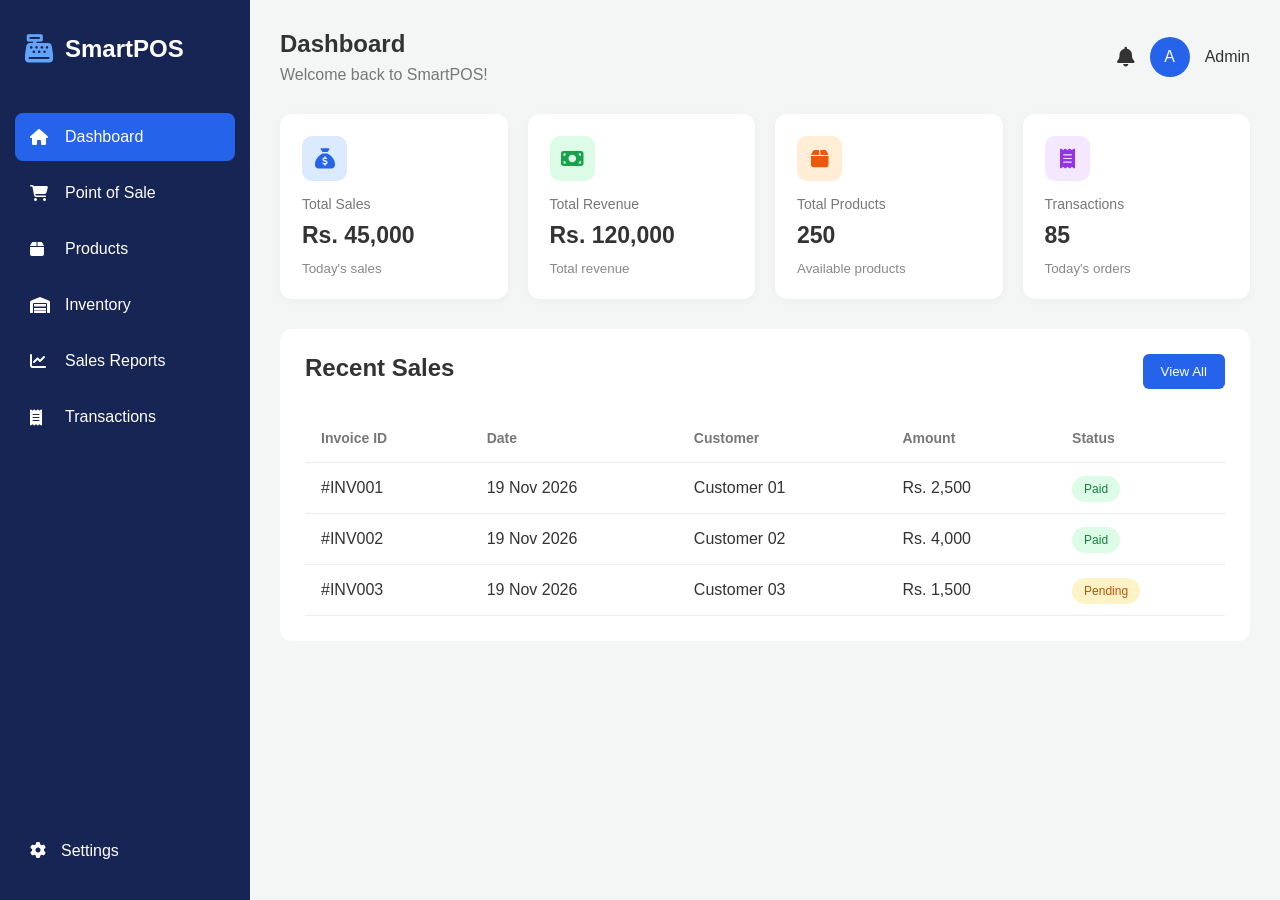
==== SmartPOS/frontend/index.html @ 5ae4e7ab "Add pages Add fronted , backend folders, create pages and implement pos , products sample pages" ====
<!DOCTYPE html>
<html lang="en">
<head>
    <meta charset="UTF-8">
    <meta name="viewport" content="width=device-width, initial-scale=1.0">
    <title>SmartPOS</title>
    <link rel="stylesheet" href="css/style.css">
    <link rel="stylesheet" href="https://cdnjs.cloudflare.com/ajax/libs/font-awesome/6.7.2/css/all.min.css">
</head>
<body>
    <div class="container">
        <aside class="sidebar">
            <div class="logo">
                <i class="fa-solid fa-cash-register"></i>
                <h2>SmartPOS</h2>
            </div>

            
<ul class="menu">

    <li class="active">
        <a href="index.html">
            <i class="fa-solid fa-house"></i>
            <span>Dashboard</span>
        </a>
    </li>

    <li>
        <a href="pages/pos.html">
            <i class="fa-solid fa-cart-shopping"></i>
            <span>Point of Sale</span>
        </a>
    </li>

    <li>
        <a href="pages/products.html">
            <i class="fa-solid fa-box"></i>
            <span>Products</span>
        </a>
    </li>

    <li>
        <a href="pages/inventory.html">
            <i class="fa-solid fa-warehouse"></i>
            <span>Inventory</span>
        </a>
    </li>

    <li>
        <a href="pages/reports.html">
            <i class="fa-solid fa-chart-line"></i>
            <span>Sales Reports</span>
        </a>
    </li>

    <li>
        <a href="pages/transactions.html">
            <i class="fa-solid fa-receipt"></i>
            <span>Transactions</span>
        </a>
    </li>

</ul>


            <div class="sidebar-bottom">
                <i class="fa-solid fa-gear"></i>
                <span>Settings</span>
            </div>
        </aside>

        <main class="main-content">
            <header class="header">
                <div>
                    <h2>Dashboard</h2>
                    <p>Welcome back to SmartPOS!</p>
                </div>
                <div class="profile">
                    <i class="fa-solid fa-bell"></i>
                    <div class="avatar">A</div>
                    <span>Admin</span>
                </div>
            </header>

            <section class="stats">

                <div class="card">
                    <div class="card-icon blue">
                        <i class="fa-solid fa-sack-dollar"></i>
                    </div>
                    <p>Total Sales</p>
                    <h2>Rs. 45,000</h2>
                    <small>Today's sales</small>
                </div>

                <div class="card">
                    <div class="card-icon green">
                        <i class="fa-solid fa-money-bill"></i>
                    </div>
                    <p>Total Revenue</p>
                    <h2>Rs. 120,000</h2>
                    <small>Total revenue</small>
                </div>

                 <div class="card">
                    <div class="card-icon orange">
                        <i class="fa-solid fa-box"></i>
                    </div>
                    <p>Total Products</p>
                    <h2>250</h2>
                    <small>Available products</small>
                </div>

                <div class="card">
                    <div class="card-icon purple">
                        <i class="fa-solid fa-receipt"></i>
                    </div>
                    <p>Transactions</p>
                    <h2>85</h2>
                    <small>Today's orders</small>
                </div>
            </section>


            <section class="recent-sales">
                <div class="section-header">
                    <h2>Recent Sales</h2>
                    <button>View All</button>
                </div>

                <table>

                    <thead>
                        <tr>
                            <th>Invoice ID</th>
                            <th>Date</th>
                            <th>Customer</th>
                            <th>Amount</th>
                            <th>Status</th>
                        </tr>
                    </thead>

                    <tbody>
                        <tr>
                            <td>#INV001</td>
                            <td>19 Nov 2026</td>
                            <td>Customer 01</td>
                            <td>Rs. 2,500</td>
                            <td><span class="paid">Paid</span></td>
                        </tr>

                        <tr>
                            <td>#INV002</td>
                            <td>19 Nov 2026</td>
                            <td>Customer 02</td>
                            <td>Rs. 4,000</td>
                            <td><span class="paid">Paid</span></td>
                        </tr>

                        <tr>
                            <td>#INV003</td>
                            <td>19 Nov 2026</td>
                            <td>Customer 03</td>
                            <td>Rs. 1,500</td>
                            <td><span class="pending">Pending</span></td>
                        </tr>
                    </tbody>

                </table>
            </section>
        </main>
    </div>
    <script src="js/script.js"></script>
</body>
</html>
---- SmartPOS/frontend/css/style.css ----
*{
    margin: 0;
    padding: 0;
    box-sizing: border-box;
    font-family: Arial,sans-serif;
}
body{
    background: #f4f6f6;
    color: #333;
}
.container{
    display: flex;
    min-height: 100vh;
}

.sidebar{
    width: 250px;
    background: #172554;
    color: white;
    padding: 25px 15px;
    display: flex;
    flex-direction: column;
}
.logo{
    display: flex;
    align-items: center;
    gap: 12px;
    padding: 10px;
    margin-bottom: 40px;
}
.logo i{
    font-size: 28px;
    color: #60a5fa;
}

.menu{
    list-style: none;
}
.menu li{
    display: flex;
    align-items: center;
    gap: 15px;
    padding: 15px;
    margin-bottom: 8px;
    border-radius: 8px;
    cursor: pointer;
    transition: 0.3s;
}
.menu li:hover,
.menu li.active{
    background: #2563eb;
}

.menu li i{
    width: 20px;
}
.menu li a {
    display: flex;
    align-items: center;
    gap: 15px;
    width: 100%;
    color: white;
    text-decoration: none;
}

.menu li a i {
    width: 20px;
}

.menu li a span {
    white-space: nowrap;
}

.sidebar-bottom{
    display: flex;
    gap: 15px;
    padding: 15px;
    margin-top: auto;
    cursor: pointer;
}


.main-content{
    flex: 1;
    padding: 30px;
    min-width: 0;
}

.header{
    display: flex;
    justify-content: space-between;
    align-items: center;
    margin-bottom: 30px;
}

.header p{
    color: #777;
    margin-top: 8px;
}

.profile{
    display: flex;
    align-items: center;
    gap: 15px;
}
.profile i{
    font-size: 20px;
}

.avatar{
    width: 40px;
    height: 40px;
    background: #2563eb;
    color: white;
    display: grid;
    place-items: center;
    border-radius: 50%;
}

.stats{
    display: grid;
    grid-template-columns: repeat(4, 1fr);
    gap: 20px;
    margin-bottom: 30px;
}

.card{
    background: white;
    padding: 22px;
    border-radius: 12px;
    box-shadow: 0 2px 10px rgba(0,0,0,0.04);
}
.card-icon{
    width: 45px;
    height: 45px;
    display: grid;
    place-items: center;
    border-radius: 10px;
    margin-bottom: 15px;
    font-size: 20px;
}
.blue{
    background: #dbeafe;
    color: #2563eb;
}
.green{
    background: #dcfce7;
    color: #16a34a;
}
.orange{
    background: #ffedd5;
    color: #ea580c;
}
.purple{
    background: #f3e8ff;
    color: #9333ea;
}

.card p{
    color: #777;
    font-size: 14px;
}
.card h2{
    margin: 10px 0;
    font-size: 23px;
}

.card small{
    color: #888;
}

.recent-sales{
    background: white;
    padding: 25px;
    border-radius: 12px;
    overflow-x: auto;
}

.section-header{
    display: flex;
    justify-content: space-between;
    margin-bottom: 25px;
}

.section-header button{
    background: #2563eb;
    color: white;
    border: none;
    padding: 10px 18px;
    border-radius: 6px;
    cursor: pointer;
}

table{
    width: 100%;
    border-collapse: collapse;
    min-width: 550px;
}
th,td{
    padding: 16px;
    text-align: left;
    border-bottom: 1px solid #eee;
}
th{
    color: #777;
    font-size: 14px;
}

.paid, .pending{
    padding: 6px 12px;
    border-radius: 20px;
    font-size: 12px;
}

.paid{
    background: #dcfce7;
    color: #15803d;
}
.pending{
    background: #fef3c7;
    color: #b45309;
}

@media (max-width: 1000px) {
    .stats {
        grid-template-columns: repeat(2, 1fr);
    }
}

@media (max-width: 650px) {
    .sidebar {
        width: 70px;
        padding: 15px 8px;
    }

    .logo h2,
    .menu li span,
    .sidebar-bottom span {
        display: none;
    }

    .menu li {
        justify-content: center;
        padding: 15px 5px;
    }
    
    

    .main-content {
        padding: 15px;
    }

    .stats {
        grid-template-columns: 1fr;
    }

    .header {
        align-items: flex-start;
        gap: 15px;
    }
}

/*POS PAGE */

.pos-content{
    background: white;
    padding: 25px;
    border-radius: 12px;
    box-shadow: 0 2px 10px rgba(0,0,0,0.04);
}
.pos-content h2{
    margin-bottom: 12px;
}
.pos-content p{
    color: #777;
}

/* Products page*/

.products-content{
    background: white;
    padding: 25px;
    border-radius: 12px;
    box-shadow: 0 2px 10px rgba(0,0,0,0.04);
}

.products-header{
    display: flex;
    justify-content: space-between;
    align-items: center;
    margin-bottom: 25px;
}

.products-header p{
    color: #777;
    margin-top: 8px;
}

.add-product-btn{
    background: #2563eb;
    color: white;
    border: none;
    padding: 12px 18px;
    border-radius: 6px;
    cursor: pointer;
}

.product-tools{
    display: flex;
    gap: 15px;
    margin-bottom: 25px;
}

.search-box{
    display: flex;
    align-items: center;
    gap: 10px;
    border: 1px solid #ddd;
    padding: 10px 15px;
    border-radius: 6px;
    flex: 1;
}

.search-box input{
    border: none;
    outline: none;
    width: 100%;
}

.product-tools select{
    padding: 10px;
    border: 1px solid #ddd;
    border-radius: 6px;
}

.product-table{
    overflow-x: auto;
}

.edit-btn,
.delete-btn{
    border: none;
    padding: 8px 10px;
    border-radius: 5px;
    cursor: pointer;
    margin-right: 5px;
}

.edit-btn{
    background: #dbeafe;
    color: #2563eb;
}

.delete-btn{
    background: #fee2e2;
    color: #dc2626;
}

@media(max-width:650px){
    .products-header,.product-tools{
        flex-direction: column;
        align-items: stretch;
    }
}
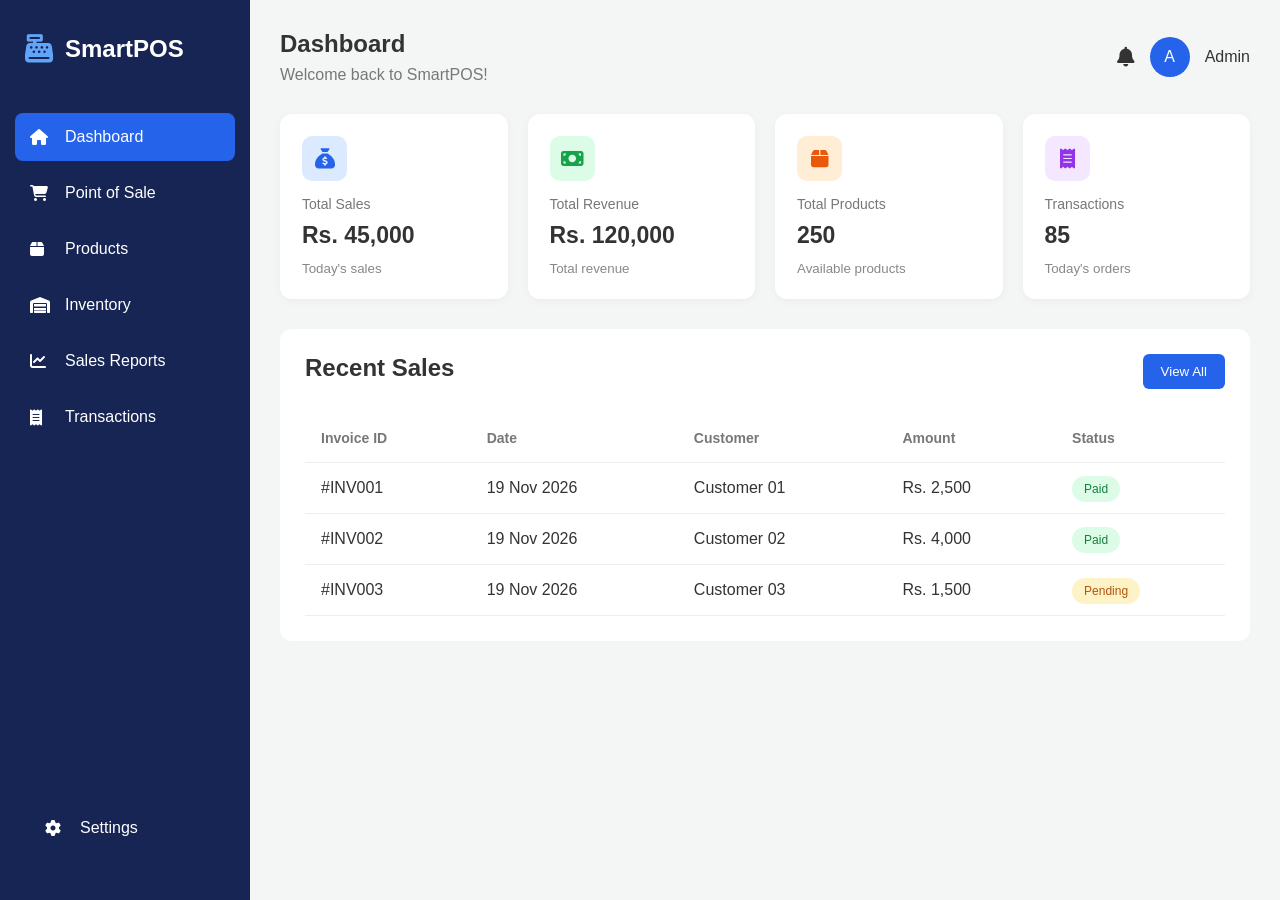
==== commit 1b46e3a0: "Implement reports and transaction pages" ====
--- a/SmartPOS/frontend/index.html
+++ b/SmartPOS/frontend/index.html
@@ -63,10 +63,16 @@
 </ul>
 
 
-            <div class="sidebar-bottom">
-                <i class="fa-solid fa-gear"></i>
-                <span>Settings</span>
-            </div>
+        <div class="sidebar-bottom">
+            <ul class="menu">
+                <li>
+                    <a href="pages/settings.html">
+                        <i class="fa-solid fa-gear"></i>
+                        <span>Settings</span>
+                    </a>
+                </li>
+            </ul>
+        </div>
         </aside>
 
         <main class="main-content">
--- a/SmartPOS/frontend/css/style.css
+++ b/SmartPOS/frontend/css/style.css
@@ -361,4 +361,234 @@
         flex-direction: column;
         align-items: stretch;
     }
-}+}
+
+
+
+/* Inventory Page */
+
+.inventory-stats {
+    display: grid;
+    grid-template-columns: repeat(4, 1fr);
+    gap: 20px;
+    margin-bottom: 30px;
+}
+
+.inventory-content {
+    background: white;
+    padding: 25px;
+    border-radius: 12px;
+    box-shadow: 0 2px 10px rgba(0,0,0,0.04);
+}
+
+.inventory-content .section-header {
+    align-items: center;
+}
+
+.inventory-content .section-header p {
+    color: #777;
+    margin-top: 8px;
+}
+
+.inventory-tools {
+    display: flex;
+    gap: 15px;
+    margin-bottom: 25px;
+}
+
+.inventory-tools .search-box {
+    flex: 1;
+}
+
+.inventory-tools select {
+    padding: 10px;
+    border: 1px solid #ddd;
+    border-radius: 6px;
+}
+
+.inventory-table {
+    overflow-x: auto;
+}
+
+.stock-in,
+.stock-low,
+.stock-out {
+    padding: 6px 12px;
+    border-radius: 20px;
+    font-size: 12px;
+}
+
+.stock-in {
+    background: #dcfce7;
+    color: #15803d;
+}
+
+.stock-low {
+    background: #fef3c7;
+    color: #b45309;
+}
+
+.stock-out {
+    background: #fee2e2;
+    color: #dc2626;
+}
+
+@media (max-width: 1000px) {
+    .inventory-stats {
+        grid-template-columns: repeat(2, 1fr);
+    }
+}
+
+@media (max-width: 650px) {
+    .inventory-stats {
+        grid-template-columns: 1fr;
+    }
+
+    .inventory-tools {
+        flex-direction: column;
+    }
+}
+
+
+/* Sales Reports */
+
+.report-stats {
+    display: grid;
+    grid-template-columns: repeat(4, 1fr);
+    gap: 20px;
+    margin-bottom: 30px;
+}
+
+.reports-content {
+    background: white;
+    padding: 25px;
+    border-radius: 12px;
+    margin-bottom: 25px;
+    box-shadow: 0 2px 10px rgba(0,0,0,0.04);
+}
+.report-filter{
+    padding: 10px 15px;
+    border: 1px solid #ddd;
+    border-radius: 6px;
+    background: white;
+}
+
+.sales-chart-placeholder{
+    min-height: 300px;
+    margin-top: 20px;
+    border: 1px dashed #ccc ;
+    border-radius: 10px;
+    display: flex;
+    flex-direction: column;
+    align-items: center;
+    justify-content: center;
+    color: #888;
+    gap: 12px;
+}
+
+.sales-chart-placeholder i{
+    font-size: 45px;
+    color: #2563eb;
+}
+.sales-chart-placeholder h3{
+    color: #333;
+}
+.top-products h2{
+    margin-bottom: 20px;
+}
+.report-table{
+    overflow-x: auto;
+}
+
+@media (max-width:1000px){
+    .report-stats{
+        grid-template-columns: repeat(2, 1fr);
+    }
+
+}
+@media (max-width:650px){
+    .report-stats{
+        grid-template-columns: 1fr;
+    }
+}
+
+/* Transactions Page */
+
+.transaction-stats {
+    display: grid;
+    grid-template-columns: repeat(4, 1fr);
+    gap: 20px;
+    margin-bottom: 30px;
+}
+
+.transactions-content {
+    background: white;
+    padding: 25px;
+    border-radius: 12px;
+    box-shadow: 0 2px 10px rgba(0,0,0,0.04);
+}
+
+.transaction-tools {
+    display: flex;
+    gap: 15px;
+    margin-bottom: 25px;
+}
+
+.transaction-tools .search-box {
+    flex: 1;
+}
+
+.transaction-tools select,
+.date-filter {
+    padding: 10px;
+    border: 1px solid #ddd;
+    border-radius: 6px;
+}
+
+.transaction-table {
+    overflow-x: auto;
+}
+
+.completed,
+.cancelled {
+    padding: 6px 12px;
+    border-radius: 20px;
+    font-size: 12px;
+}
+
+.completed {
+    background: #dcfce7;
+    color: #15803d;
+}
+
+.cancelled {
+    background: #fee2e2;
+    color: #dc2626;
+}
+
+.view-btn {
+    background: #dbeafe;
+    color: #2563eb;
+    border: none;
+    padding: 8px 10px;
+    border-radius: 5px;
+    cursor: pointer;
+}
+
+@media (max-width: 1000px) {
+    .transaction-stats {
+        grid-template-columns: repeat(2, 1fr);
+    }
+}
+
+@media (max-width: 650px) {
+    .transaction-stats {
+        grid-template-columns: 1fr;
+    }
+
+    .transaction-tools {
+        flex-direction: column;
+    }
+}
+
+
